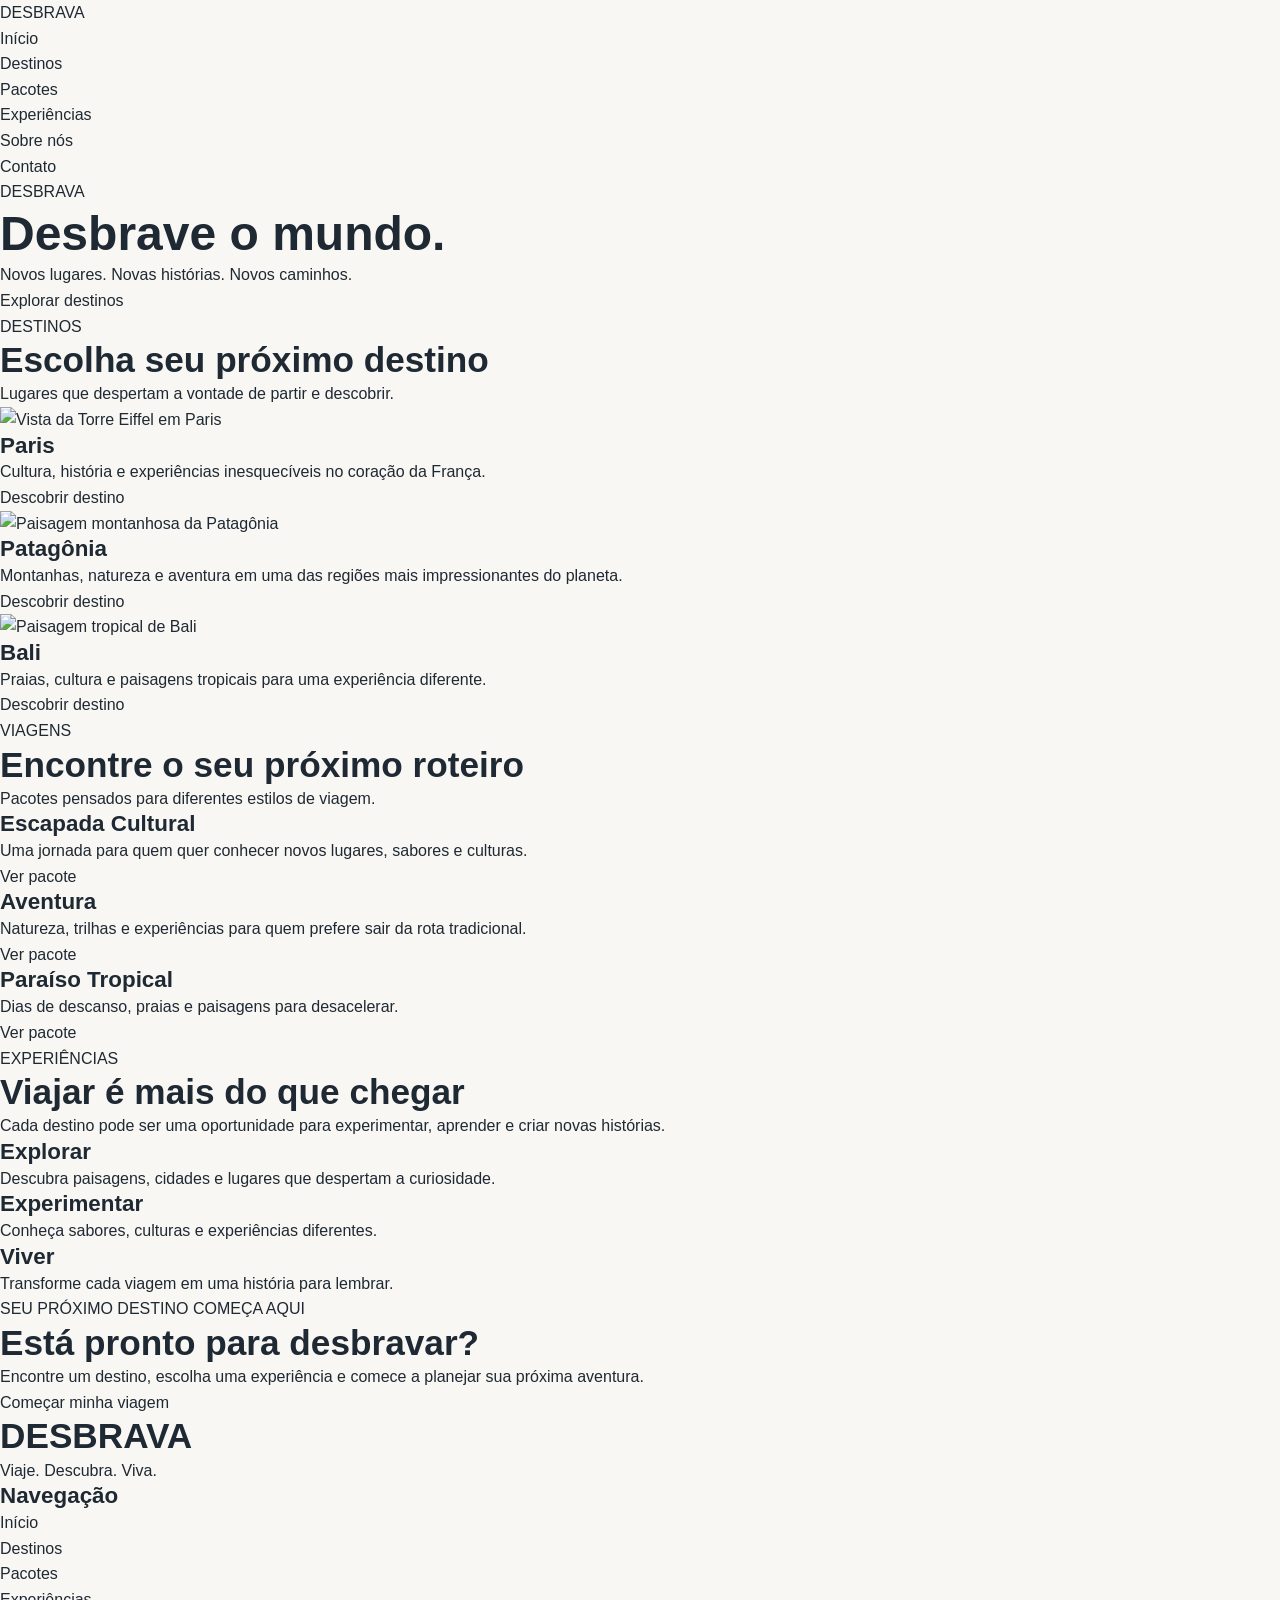
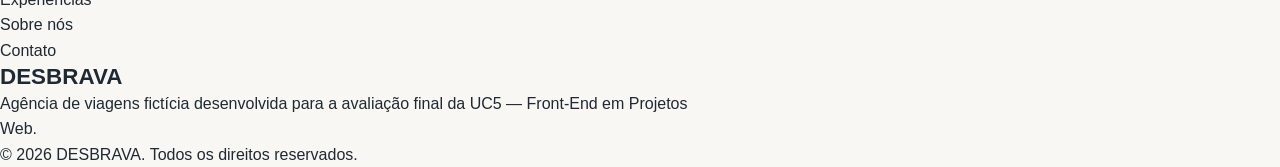
==== index.html @ 8e14138a "Referenciado style.css" ====
<!DOCTYPE html>
<html lang="pt-BR">

<head>
    <meta charset="UTF-8">
    <meta name="viewport" content="width=device-width, initial-scale=1.0">
    <link rel="stylesheet" href="style.css">
    <meta name="description"
        content="DESBRAVA — agência de viagens para quem quer descobrir novos destinos, viver experiências e criar novas histórias.">

    <title>DESBRAVA | Viaje. Descubra. Viva.</title>
</head>

<body>

    <!-- CABEÇALHO -->
    <header>

        <nav>

            <a href="index.html" aria-label="Página inicial da DESBRAVA">
                DESBRAVA
            </a>

            <ul>
                <li>
                    <a href="index.html">Início</a>
                </li>

                <li>
                    <a href="destinos.html">Destinos</a>
                </li>

                <li>
                    <a href="pacotes.html">Pacotes</a>
                </li>

                <li>
                    <a href="experiencias.html">Experiências</a>
                </li>

                <li>
                    <a href="sobre.html">Sobre nós</a>
                </li>

                <li>
                    <a href="contato.html">Contato</a>
                </li>
            </ul>

        </nav>

    </header>


    <!-- CONTEÚDO PRINCIPAL -->
    <main>

        <!-- HERO -->
        <section>

            <div>

                <p>DESBRAVA</p>

                <h1>
                    Desbrave o mundo.
                </h1>

                <p>
                    Novos lugares. Novas histórias. Novos caminhos.
                </p>

                <a href="destinos.html">
                    Explorar destinos
                </a>

            </div>

        </section>


        <!-- DESTINOS EM DESTAQUE -->
        <section>

            <div>

                <p>DESTINOS</p>

                <h2>
                    Escolha seu próximo destino
                </h2>

                <p>
                    Lugares que despertam a vontade de partir e descobrir.
                </p>

            </div>


            <div>

                <article>

                    <img
                        src="img/destino-paris.jpg"
                        alt="Vista da Torre Eiffel em Paris">

                    <div>

                        <h3>Paris</h3>

                        <p>
                            Cultura, história e experiências inesquecíveis
                            no coração da França.
                        </p>

                        <a href="destinos.html">
                            Descobrir destino
                        </a>

                    </div>

                </article>


                <article>

                    <img
                        src="img/destino-patagonia.jpg"
                        alt="Paisagem montanhosa da Patagônia">

                    <div>

                        <h3>Patagônia</h3>

                        <p>
                            Montanhas, natureza e aventura em uma das
                            regiões mais impressionantes do planeta.
                        </p>

                        <a href="destinos.html">
                            Descobrir destino
                        </a>

                    </div>

                </article>


                <article>

                    <img
                        src="img/destino-bali.jpg"
                        alt="Paisagem tropical de Bali">

                    <div>

                        <h3>Bali</h3>

                        <p>
                            Praias, cultura e paisagens tropicais para
                            uma experiência diferente.
                        </p>

                        <a href="destinos.html">
                            Descobrir destino
                        </a>

                    </div>

                </article>

            </div>

        </section>


        <!-- PACOTES -->
        <section>

            <div>

                <p>VIAGENS</p>

                <h2>
                    Encontre o seu próximo roteiro
                </h2>

                <p>
                    Pacotes pensados para diferentes estilos de viagem.
                </p>

            </div>


            <div>

                <article>

                    <h3>Escapada Cultural</h3>

                    <p>
                        Uma jornada para quem quer conhecer novos lugares,
                        sabores e culturas.
                    </p>

                    <a href="pacotes.html">
                        Ver pacote
                    </a>

                </article>


                <article>

                    <h3>Aventura</h3>

                    <p>
                        Natureza, trilhas e experiências para quem prefere
                        sair da rota tradicional.
                    </p>

                    <a href="pacotes.html">
                        Ver pacote
                    </a>

                </article>


                <article>

                    <h3>Paraíso Tropical</h3>

                    <p>
                        Dias de descanso, praias e paisagens para
                        desacelerar.
                    </p>

                    <a href="pacotes.html">
                        Ver pacote
                    </a>

                </article>

            </div>

        </section>


        <!-- EXPERIÊNCIAS -->
        <section>

            <div>

                <p>EXPERIÊNCIAS</p>

                <h2>
                    Viajar é mais do que chegar
                </h2>

                <p>
                    Cada destino pode ser uma oportunidade para experimentar,
                    aprender e criar novas histórias.
                </p>

            </div>


            <div>

                <article>

                    <h3>Explorar</h3>

                    <p>
                        Descubra paisagens, cidades e lugares que
                        despertam a curiosidade.
                    </p>

                </article>


                <article>

                    <h3>Experimentar</h3>

                    <p>
                        Conheça sabores, culturas e experiências
                        diferentes.
                    </p>

                </article>


                <article>

                    <h3>Viver</h3>

                    <p>
                        Transforme cada viagem em uma história
                        para lembrar.
                    </p>

                </article>

            </div>

        </section>


        <!-- CHAMADA PARA AÇÃO -->
        <section>

            <div>

                <p>SEU PRÓXIMO DESTINO COMEÇA AQUI</p>

                <h2>
                    Está pronto para desbravar?
                </h2>

                <p>
                    Encontre um destino, escolha uma experiência
                    e comece a planejar sua próxima aventura.
                </p>

                <a href="contato.html">
                    Começar minha viagem
                </a>

            </div>

        </section>

    </main>


    <!-- RODAPÉ -->
    <footer>

        <div>

            <h2>DESBRAVA</h2>

            <p>
                Viaje. Descubra. Viva.
            </p>

        </div>


        <div>

            <h3>Navegação</h3>

            <ul>

                <li>
                    <a href="index.html">Início</a>
                </li>

                <li>
                    <a href="destinos.html">Destinos</a>
                </li>

                <li>
                    <a href="pacotes.html">Pacotes</a>
                </li>

                <li>
                    <a href="experiencias.html">Experiências</a>
                </li>

                <li>
                    <a href="sobre.html">Sobre nós</a>
                </li>

                <li>
                    <a href="contato.html">Contato</a>
                </li>

            </ul>

        </div>


        <div>

            <h3>DESBRAVA</h3>

            <p>
                Agência de viagens fictícia desenvolvida
                para a avaliação final da UC5 — Front-End
                em Projetos Web.
            </p>

        </div>


        <div>

            <p>
                &copy; 2026 DESBRAVA. Todos os direitos reservados.
            </p>

        </div>

    </footer>

</body>

</html>
---- style.css ----
/* ========================================
   DESBRAVA
   UC5 - Front-End em Projetos Web
   ======================================== */


/* ========================================
   1. RESET
   ======================================== */

* {
    margin: 0;
    padding: 0;
    box-sizing: border-box;
}


/* ========================================
   2. CONFIGURAÇÕES GERAIS
   ======================================== */

html {
    scroll-behavior: smooth;
}

body {
    font-family: Arial, Helvetica, sans-serif;
    line-height: 1.6;
    background-color: #f8f7f3;
    color: #1f2933;
}


/* ========================================
   3. ELEMENTOS GERAIS
   ======================================== */

a {
    color: inherit;
    text-decoration: none;
}

ul {
    list-style: none;
}

img {
    display: block;
    max-width: 100%;
    height: auto;
}

button,
input,
select,
textarea {
    font: inherit;
}


/* ========================================
   4. CONTAINER
   ======================================== */

.container {
    width: min(1120px, 90%);
    margin: 0 auto;
}


/* ========================================
   5. TIPOGRAFIA
   ======================================== */

h1,
h2,
h3 {
    line-height: 1.2;
}

h1 {
    font-size: 3rem;
}

h2 {
    font-size: 2.2rem;
}

h3 {
    font-size: 1.4rem;
}

p {
    max-width: 700px;
}


/* ========================================
   6. BOTÕES
   ======================================== */

.btn {
    display: inline-block;
    padding: 0.8rem 1.5rem;
    border-radius: 4px;
    font-weight: 700;
    transition: 0.3s ease;
}

.btn:hover {
    transform: translateY(-2px);
}


/* ========================================
   7. RESPONSIVIDADE BASE
   ======================================== */

@media (max-width: 768px) {

    h1 {
        font-size: 2.3rem;
    }

    h2 {
        font-size: 1.8rem;
    }

    h3 {
        font-size: 1.2rem;
    }

}
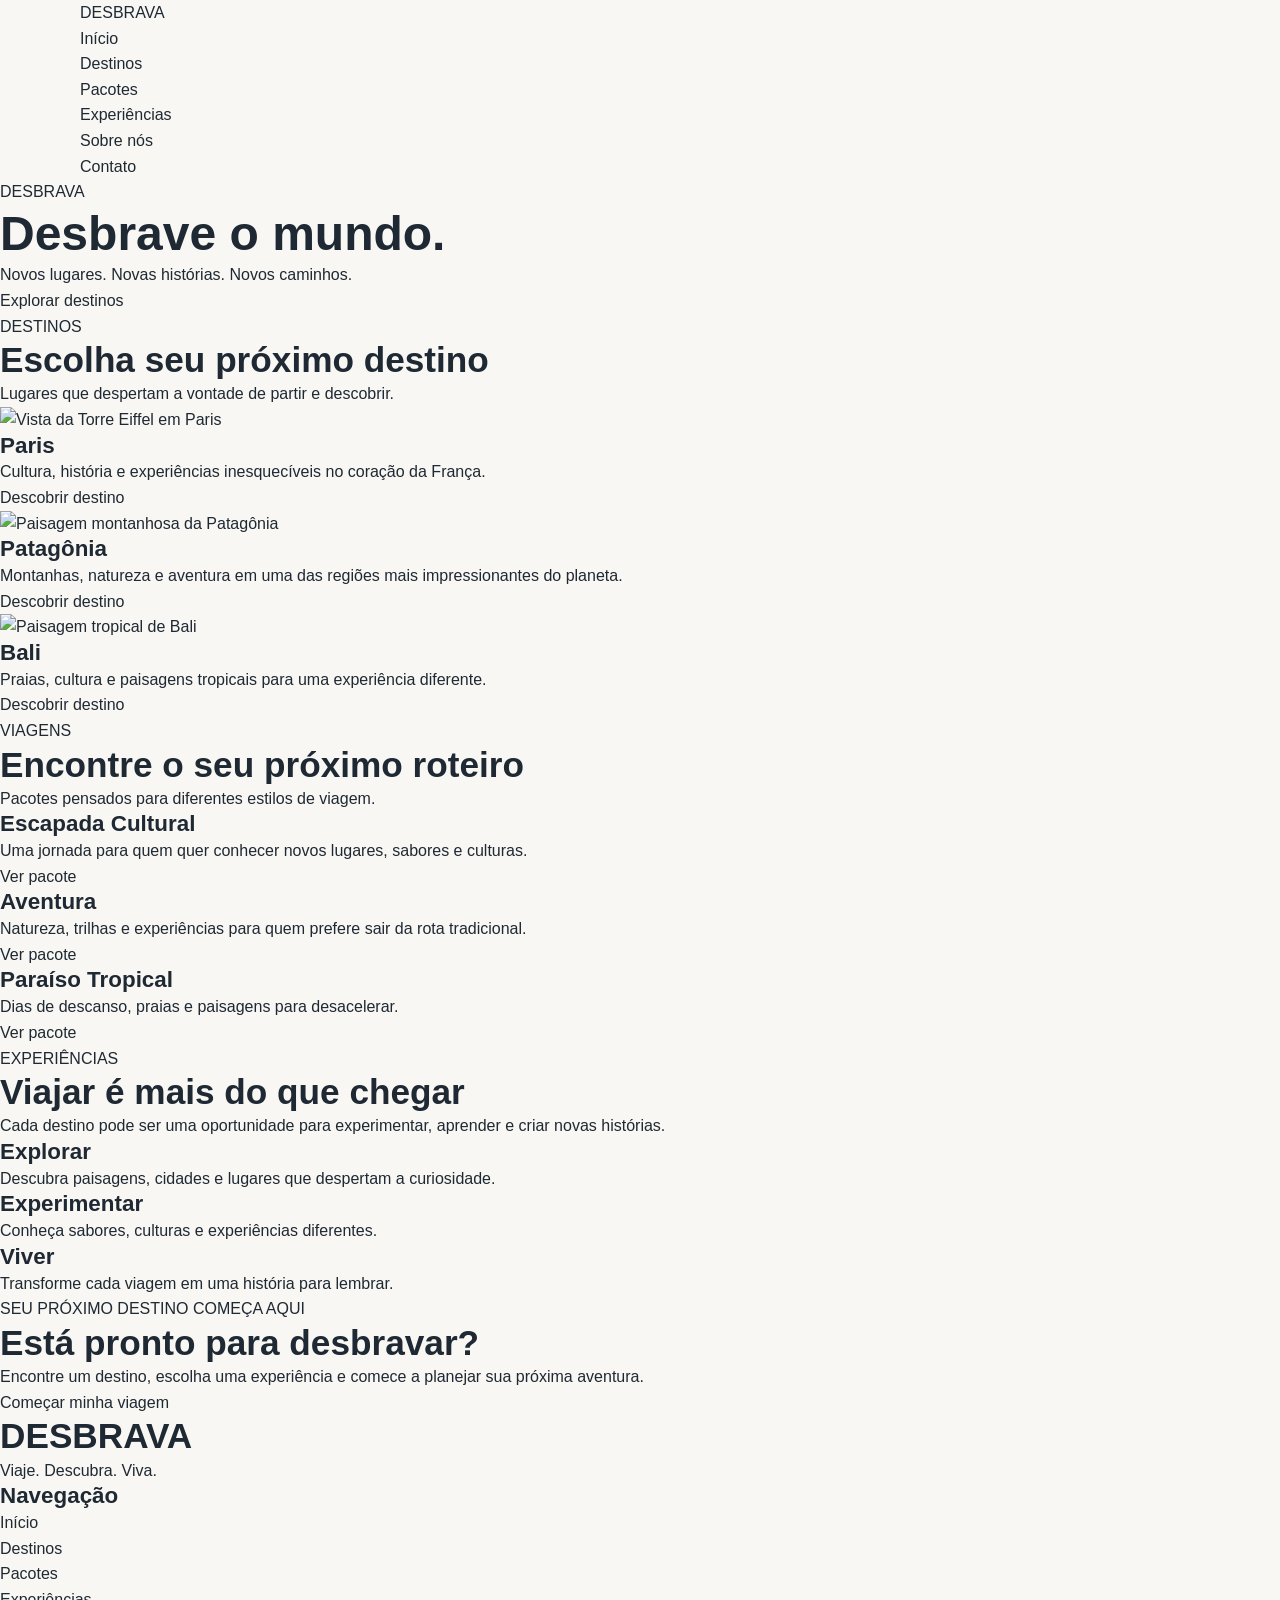
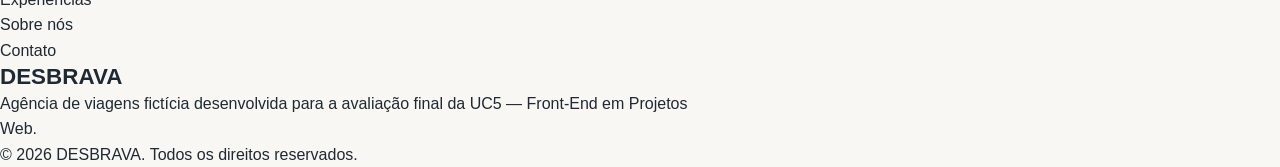
==== commit 901c25d6: "Ajustado área de menu das páginas" ====
--- a/index.html
+++ b/index.html
@@ -14,43 +14,45 @@
 <body>
 
     <!-- CABEÇALHO -->
-    <header>
-
-        <nav>
-
-            <a href="index.html" aria-label="Página inicial da DESBRAVA">
-                DESBRAVA
-            </a>
-
-            <ul>
-                <li>
-                    <a href="index.html">Início</a>
-                </li>
-
-                <li>
-                    <a href="destinos.html">Destinos</a>
-                </li>
-
-                <li>
-                    <a href="pacotes.html">Pacotes</a>
-                </li>
-
-                <li>
-                    <a href="experiencias.html">Experiências</a>
-                </li>
-
-                <li>
-                    <a href="sobre.html">Sobre nós</a>
-                </li>
-
-                <li>
-                    <a href="contato.html">Contato</a>
-                </li>
-            </ul>
-
-        </nav>
-
-    </header>
+    <header class="site-header">
+
+    <nav class="navbar container">
+
+        <a href="index.html" class="logo" aria-label="Página inicial da DESBRAVA">
+            DESBRAVA
+        </a>
+
+        <ul class="nav-list">
+
+            <li>
+                <a href="index.html">Início</a>
+            </li>
+
+            <li>
+                <a href="destinos.html">Destinos</a>
+            </li>
+
+            <li>
+                <a href="pacotes.html">Pacotes</a>
+            </li>
+
+            <li>
+                <a href="experiencias.html">Experiências</a>
+            </li>
+
+            <li>
+                <a href="sobre.html">Sobre nós</a>
+            </li>
+
+            <li>
+                <a href="contato.html">Contato</a>
+            </li>
+
+        </ul>
+
+    </nav>
+
+</header>
 
 
     <!-- CONTEÚDO PRINCIPAL -->
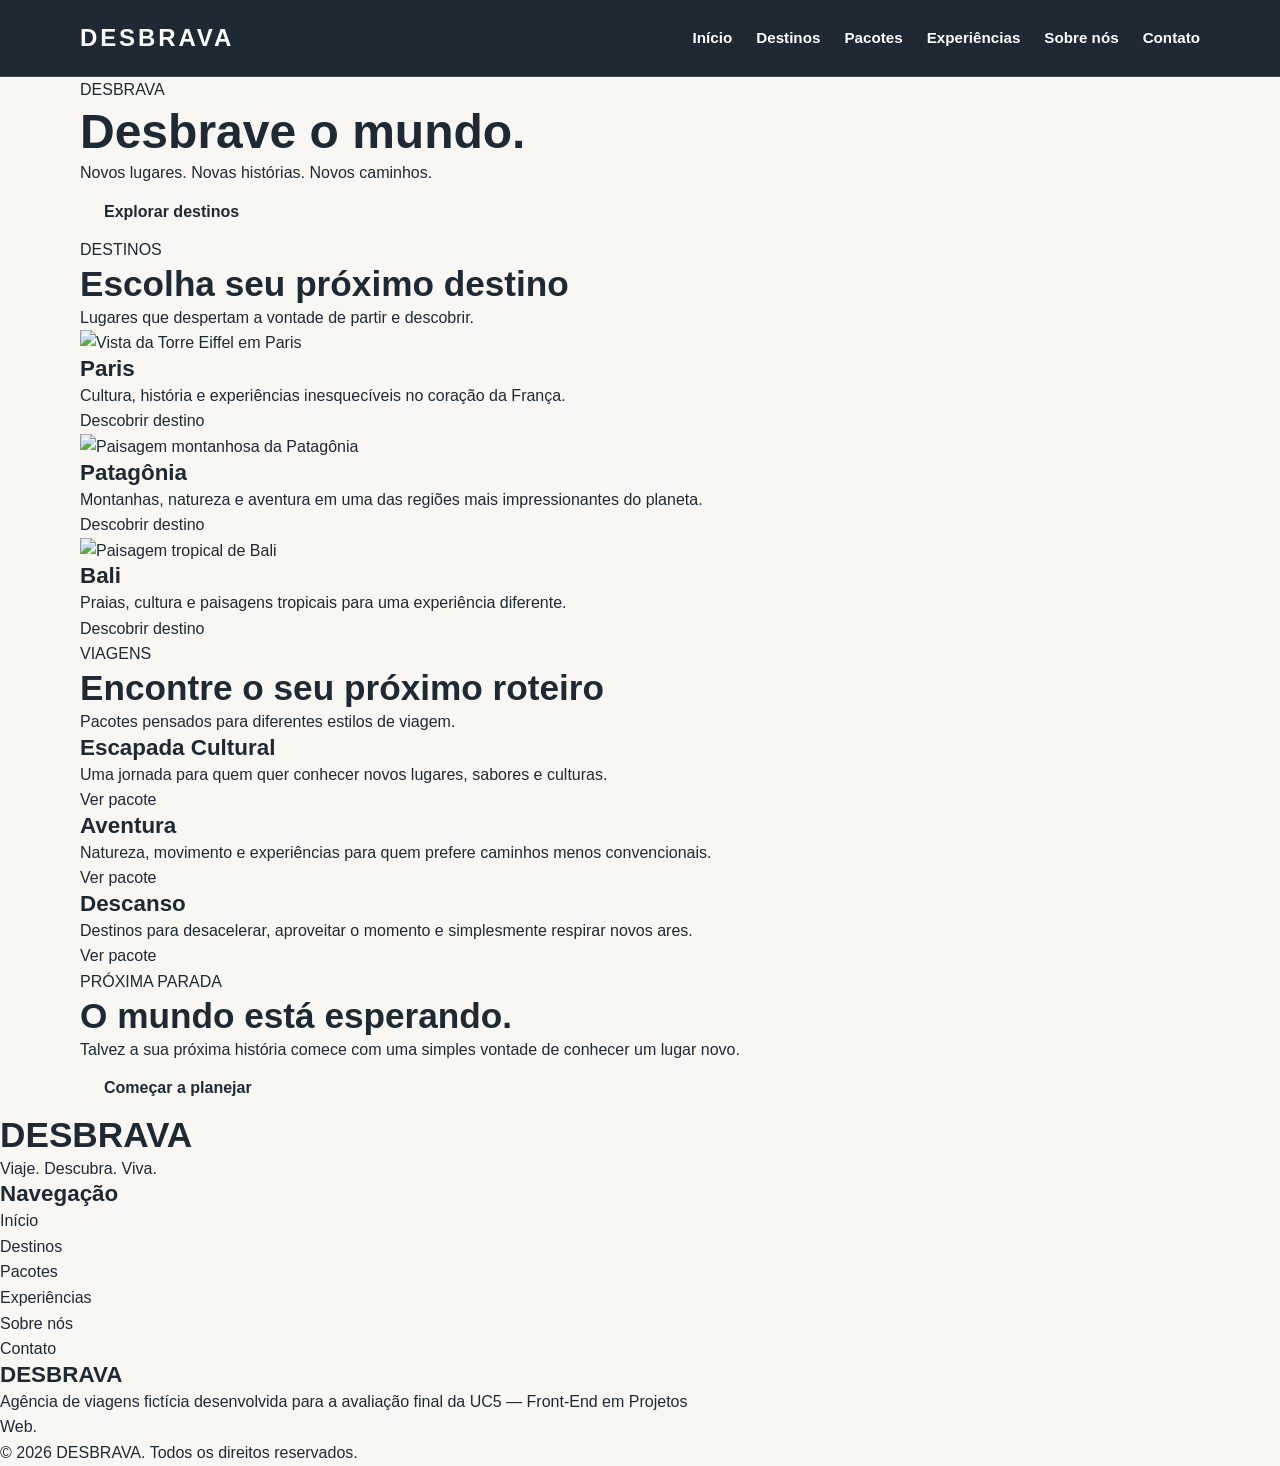
==== commit dc9bd95d: "ajustado ratrutura do index.html" ====
--- a/index.html
+++ b/index.html
@@ -58,36 +58,42 @@
     <!-- CONTEÚDO PRINCIPAL -->
     <main>
 
-        <!-- HERO -->
-        <section>
-
-            <div>
-
-                <p>DESBRAVA</p>
-
-                <h1>
-                    Desbrave o mundo.
-                </h1>
-
-                <p>
-                    Novos lugares. Novas histórias. Novos caminhos.
+    <!-- HERO -->
+    <section class="hero">
+
+        <div class="container hero-content">
+
+            <p class="section-label">
+                DESBRAVA
+            </p>
+
+            <h1>
+                Desbrave o mundo.
+            </h1>
+
+            <p class="hero-text">
+                Novos lugares. Novas histórias. Novos caminhos.
+            </p>
+
+            <a href="destinos.html" class="btn btn-primary">
+                Explorar destinos
+            </a>
+
+        </div>
+
+    </section>
+
+
+    <!-- DESTINOS EM DESTAQUE -->
+    <section class="section">
+
+        <div class="container">
+
+            <div class="section-heading">
+
+                <p class="section-label">
+                    DESTINOS
                 </p>
-
-                <a href="destinos.html">
-                    Explorar destinos
-                </a>
-
-            </div>
-
-        </section>
-
-
-        <!-- DESTINOS EM DESTAQUE -->
-        <section>
-
-            <div>
-
-                <p>DESTINOS</p>
 
                 <h2>
                     Escolha seu próximo destino
@@ -100,17 +106,20 @@
             </div>
 
 
-            <div>
-
-                <article>
+            <div class="destination-grid">
+
+                <!-- PARIS -->
+                <article class="destination-card">
 
                     <img
-                        src="img/destino-paris.jpg"
+                        src="imagens/paris.jpg"
                         alt="Vista da Torre Eiffel em Paris">
 
-                    <div>
-
-                        <h3>Paris</h3>
+                    <div class="card-content">
+
+                        <h3>
+                            Paris
+                        </h3>
 
                         <p>
                             Cultura, história e experiências inesquecíveis
@@ -126,15 +135,18 @@
                 </article>
 
 
-                <article>
+                <!-- PATAGÔNIA -->
+                <article class="destination-card">
 
                     <img
-                        src="img/destino-patagonia.jpg"
+                        src="imagens/patagonia.jpg"
                         alt="Paisagem montanhosa da Patagônia">
 
-                    <div>
-
-                        <h3>Patagônia</h3>
+                    <div class="card-content">
+
+                        <h3>
+                            Patagônia
+                        </h3>
 
                         <p>
                             Montanhas, natureza e aventura em uma das
@@ -150,15 +162,18 @@
                 </article>
 
 
-                <article>
+                <!-- BALI -->
+                <article class="destination-card">
 
                     <img
-                        src="img/destino-bali.jpg"
+                        src="imagens/bali.jpg"
                         alt="Paisagem tropical de Bali">
 
-                    <div>
-
-                        <h3>Bali</h3>
+                    <div class="card-content">
+
+                        <h3>
+                            Bali
+                        </h3>
 
                         <p>
                             Praias, cultura e paisagens tropicais para
@@ -175,15 +190,21 @@
 
             </div>
 
-        </section>
-
-
-        <!-- PACOTES -->
-        <section>
-
-            <div>
-
-                <p>VIAGENS</p>
+        </div>
+
+    </section>
+
+
+    <!-- PACOTES -->
+    <section class="section section-alt">
+
+        <div class="container">
+
+            <div class="section-heading">
+
+                <p class="section-label">
+                    VIAGENS
+                </p>
 
                 <h2>
                     Encontre o seu próximo roteiro
@@ -196,11 +217,13 @@
             </div>
 
 
-            <div>
-
-                <article>
-
-                    <h3>Escapada Cultural</h3>
+            <div class="package-grid">
+
+                <article class="package-card">
+
+                    <h3>
+                        Escapada Cultural
+                    </h3>
 
                     <p>
                         Uma jornada para quem quer conhecer novos lugares,
@@ -214,13 +237,15 @@
                 </article>
 
 
-                <article>
-
-                    <h3>Aventura</h3>
+                <article class="package-card">
+
+                    <h3>
+                        Aventura
+                    </h3>
 
                     <p>
-                        Natureza, trilhas e experiências para quem prefere
-                        sair da rota tradicional.
+                        Natureza, movimento e experiências para quem
+                        prefere caminhos menos convencionais.
                     </p>
 
                     <a href="pacotes.html">
@@ -230,13 +255,15 @@
                 </article>
 
 
-                <article>
-
-                    <h3>Paraíso Tropical</h3>
+                <article class="package-card">
+
+                    <h3>
+                        Descanso
+                    </h3>
 
                     <p>
-                        Dias de descanso, praias e paisagens para
-                        desacelerar.
+                        Destinos para desacelerar, aproveitar o momento
+                        e simplesmente respirar novos ares.
                     </p>
 
                     <a href="pacotes.html">
@@ -247,95 +274,38 @@
 
             </div>
 
-        </section>
-
-
-        <!-- EXPERIÊNCIAS -->
-        <section>
-
-            <div>
-
-                <p>EXPERIÊNCIAS</p>
-
-                <h2>
-                    Viajar é mais do que chegar
-                </h2>
-
-                <p>
-                    Cada destino pode ser uma oportunidade para experimentar,
-                    aprender e criar novas histórias.
-                </p>
-
-            </div>
-
-
-            <div>
-
-                <article>
-
-                    <h3>Explorar</h3>
-
-                    <p>
-                        Descubra paisagens, cidades e lugares que
-                        despertam a curiosidade.
-                    </p>
-
-                </article>
-
-
-                <article>
-
-                    <h3>Experimentar</h3>
-
-                    <p>
-                        Conheça sabores, culturas e experiências
-                        diferentes.
-                    </p>
-
-                </article>
-
-
-                <article>
-
-                    <h3>Viver</h3>
-
-                    <p>
-                        Transforme cada viagem em uma história
-                        para lembrar.
-                    </p>
-
-                </article>
-
-            </div>
-
-        </section>
-
-
-        <!-- CHAMADA PARA AÇÃO -->
-        <section>
-
-            <div>
-
-                <p>SEU PRÓXIMO DESTINO COMEÇA AQUI</p>
-
-                <h2>
-                    Está pronto para desbravar?
-                </h2>
-
-                <p>
-                    Encontre um destino, escolha uma experiência
-                    e comece a planejar sua próxima aventura.
-                </p>
-
-                <a href="contato.html">
-                    Começar minha viagem
-                </a>
-
-            </div>
-
-        </section>
-
-    </main>
+        </div>
+
+    </section>
+
+
+    <!-- CHAMADA FINAL -->
+    <section class="cta">
+
+        <div class="container cta-content">
+
+            <p class="section-label">
+                PRÓXIMA PARADA
+            </p>
+
+            <h2>
+                O mundo está esperando.
+            </h2>
+
+            <p>
+                Talvez a sua próxima história comece com uma simples
+                vontade de conhecer um lugar novo.
+            </p>
+
+            <a href="contato.html" class="btn btn-primary">
+                Começar a planejar
+            </a>
+
+        </div>
+
+    </section>
+
+</main>
 
 
     <!-- RODAPÉ -->
--- a/style.css
+++ b/style.css
@@ -66,10 +66,65 @@
     width: min(1120px, 90%);
     margin: 0 auto;
 }
+/* ========================================
+   5. HEADER E NAVEGAÇÃO
+   ======================================== */
 
+.site-header {
+    background-color: #1f2933;
+    color: #ffffff;
+    border-bottom: 1px solid #374151;
+}
+
+.navbar {
+    min-height: 76px;
+    display: flex;
+    align-items: center;
+    justify-content: space-between;
+    gap: 2rem;
+}
+
+.logo {
+    font-size: 1.5rem;
+    font-weight: 800;
+    letter-spacing: 0.12em;
+}
+
+.nav-list {
+    display: flex;
+    align-items: center;
+    gap: 1.5rem;
+}
+
+.nav-list a {
+    position: relative;
+    padding: 0.5rem 0;
+    font-size: 0.95rem;
+    font-weight: 600;
+    transition: color 0.3s ease;
+}
+
+.nav-list a:hover {
+    color: #d6b36a;
+}
+
+.nav-list a::after {
+    content: "";
+    position: absolute;
+    left: 0;
+    bottom: 0;
+    width: 0;
+    height: 2px;
+    background-color: #d6b36a;
+    transition: width 0.3s ease;
+}
+
+.nav-list a:hover::after {
+    width: 100%;
+}
 
 /* ========================================
-   5. TIPOGRAFIA
+   6. TIPOGRAFIA
    ======================================== */
 
 h1,
@@ -96,7 +151,7 @@
 
 
 /* ========================================
-   6. BOTÕES
+   7. BOTÕES
    ======================================== */
 
 .btn {
@@ -113,7 +168,7 @@
 
 
 /* ========================================
-   7. RESPONSIVIDADE BASE
+   8. RESPONSIVIDADE BASE
    ======================================== */
 
 @media (max-width: 768px) {
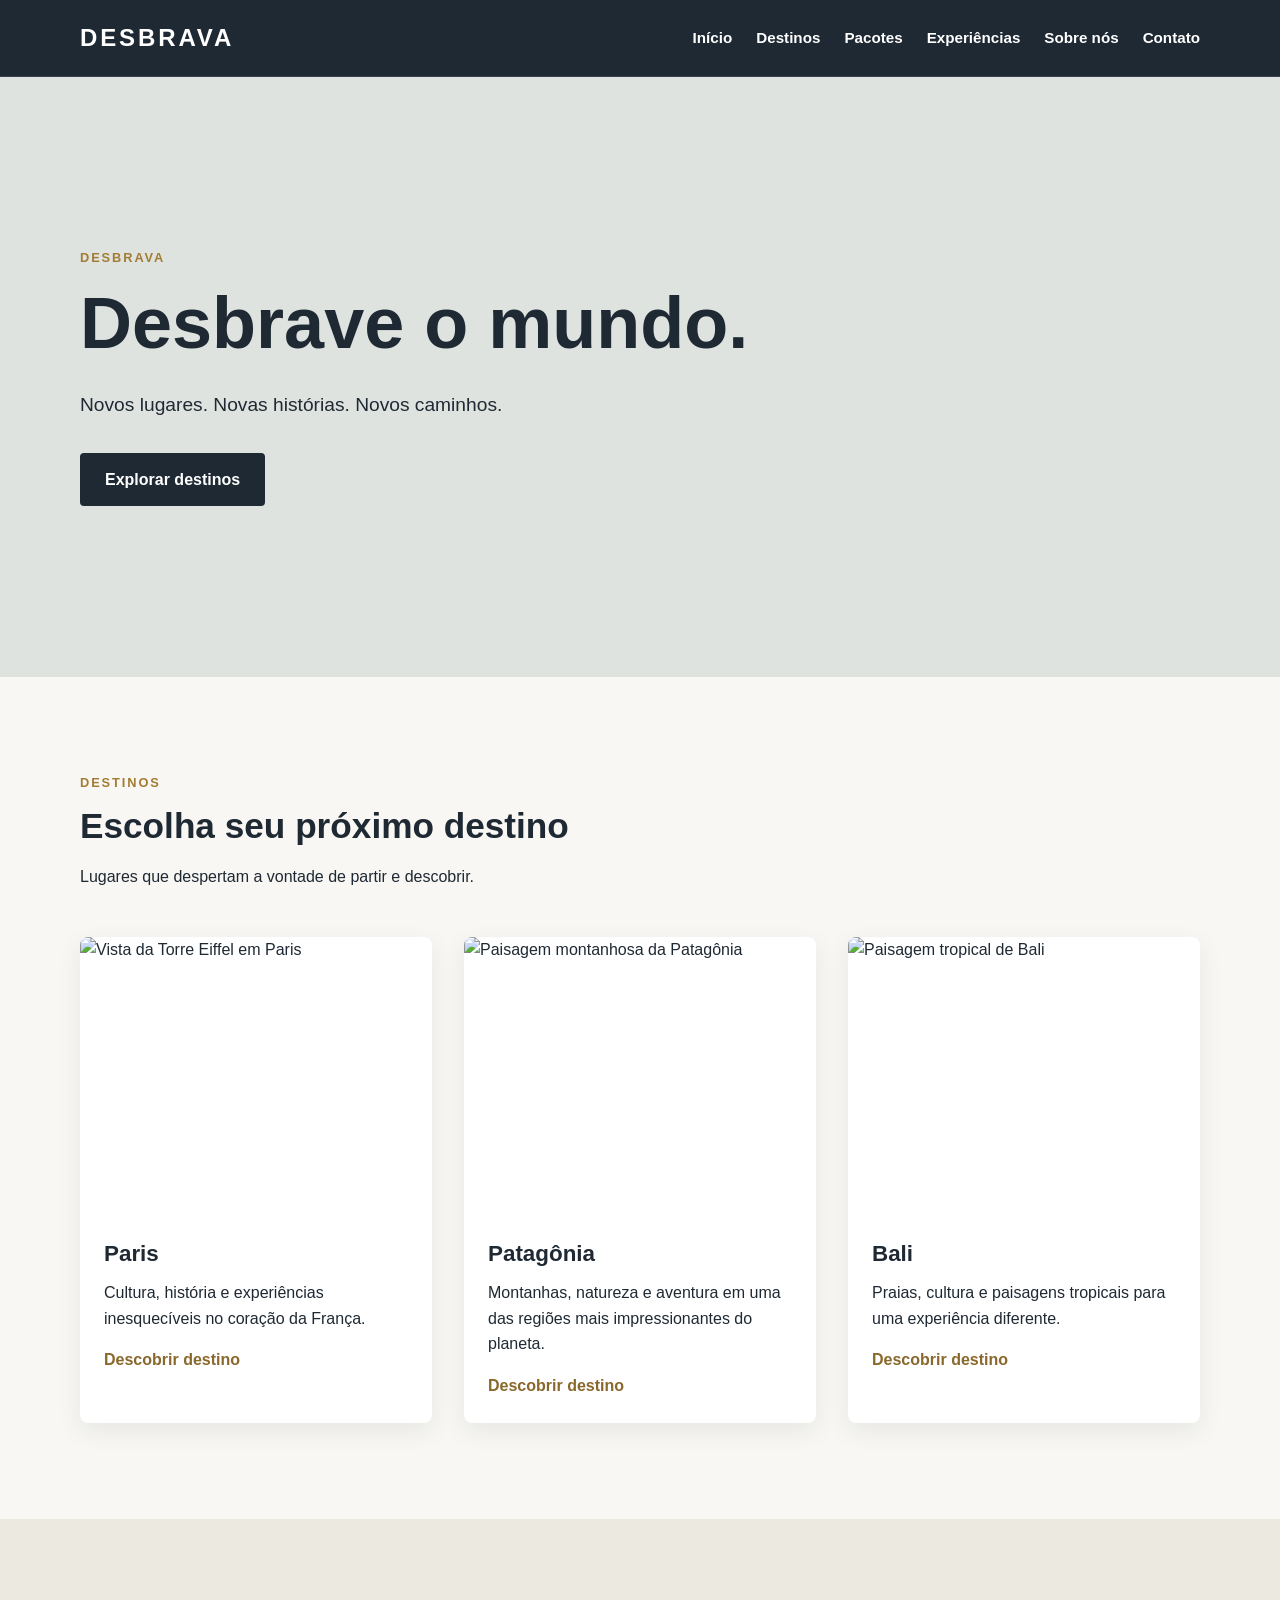
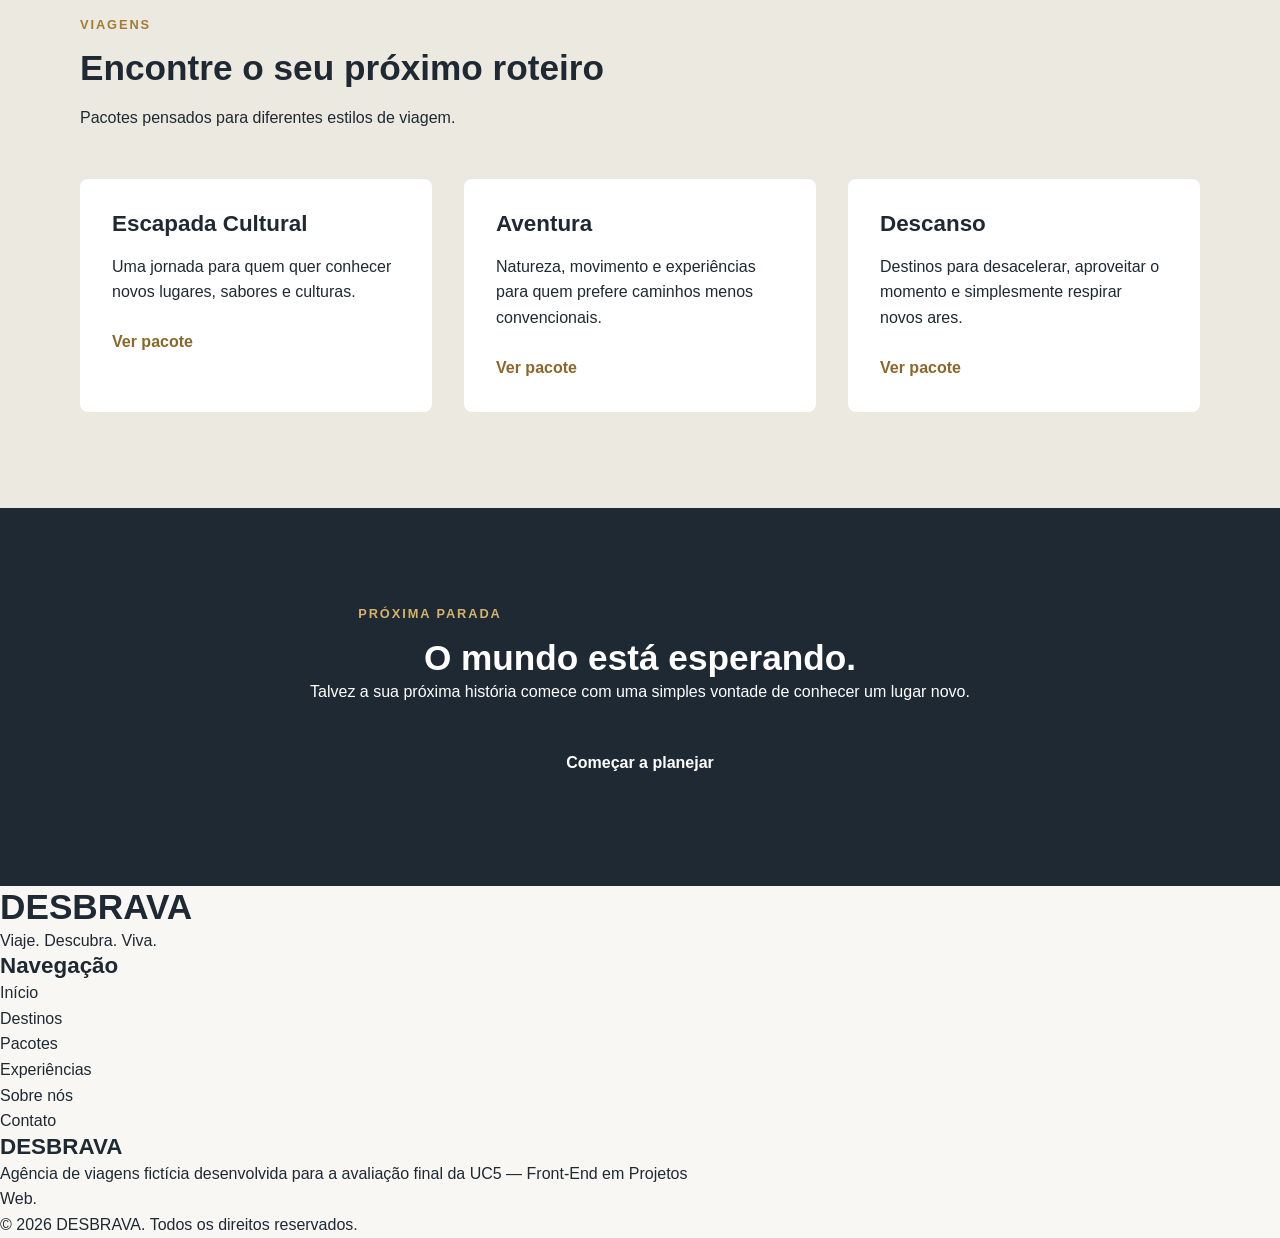
==== commit 572d6713: "Adicionado imagens no arquivo index.html para análise." ====
--- a/index.html
+++ b/index.html
@@ -112,7 +112,7 @@
                 <article class="destination-card">
 
                     <img
-                        src="imagens/paris.jpg"
+                        src="img/Paris.jpg"
                         alt="Vista da Torre Eiffel em Paris">
 
                     <div class="card-content">
@@ -139,7 +139,7 @@
                 <article class="destination-card">
 
                     <img
-                        src="imagens/patagonia.jpg"
+                        src="img/Patagonia.jpg"
                         alt="Paisagem montanhosa da Patagônia">
 
                     <div class="card-content">
@@ -166,7 +166,7 @@
                 <article class="destination-card">
 
                     <img
-                        src="imagens/bali.jpg"
+                        src="img/Bali.jpg"
                         alt="Paisagem tropical de Bali">
 
                     <div class="card-content">
--- a/style.css
+++ b/style.css
@@ -30,6 +30,10 @@
     color: #1f2933;
 }
 
+main {
+    overflow: hidden;
+}
+
 
 /* ========================================
    3. ELEMENTOS GERAIS
@@ -66,6 +70,8 @@
     width: min(1120px, 90%);
     margin: 0 auto;
 }
+
+
 /* ========================================
    5. HEADER E NAVEGAÇÃO
    ======================================== */
@@ -123,6 +129,7 @@
     width: 100%;
 }
 
+
 /* ========================================
    6. TIPOGRAFIA
    ======================================== */
@@ -157,6 +164,7 @@
 .btn {
     display: inline-block;
     padding: 0.8rem 1.5rem;
+    border: 1px solid transparent;
     border-radius: 4px;
     font-weight: 700;
     transition: 0.3s ease;
@@ -166,12 +174,235 @@
     transform: translateY(-2px);
 }
 
-
-/* ========================================
-   8. RESPONSIVIDADE BASE
-   ======================================== */
+.btn-primary {
+    background-color: #1f2933;
+    color: #ffffff;
+}
+
+.btn-primary:hover {
+    background-color: #344454;
+}
+
+
+/* ========================================
+   8. SEÇÕES
+   ======================================== */
+
+.section {
+    padding: 6rem 0;
+}
+
+.section-alt {
+    background-color: #ece9e1;
+}
+
+.section-heading {
+    margin-bottom: 3rem;
+}
+
+.section-heading h2 {
+    margin-bottom: 1rem;
+}
+
+.section-heading p {
+    max-width: 650px;
+}
+
+.section-label {
+    margin-bottom: 0.75rem;
+    color: #a27c35;
+    font-size: 0.8rem;
+    font-weight: 800;
+    letter-spacing: 0.15em;
+}
+
+
+/* ========================================
+   9. HERO
+   ======================================== */
+
+.hero {
+    min-height: 600px;
+    display: flex;
+    align-items: center;
+    background-color: #dfe3df;
+}
+
+.hero-content {
+    padding: 5rem 0;
+}
+
+.hero h1 {
+    max-width: 800px;
+    margin-bottom: 1.5rem;
+    font-size: 4.5rem;
+}
+
+.hero-text {
+    margin-bottom: 2rem;
+    font-size: 1.2rem;
+}
+
+
+/* ========================================
+   10. DESTINOS
+   ======================================== */
+
+.destination-grid {
+    display: grid;
+    grid-template-columns: repeat(3, 1fr);
+    gap: 2rem;
+}
+
+.destination-card {
+    overflow: hidden;
+    background-color: #ffffff;
+    border-radius: 8px;
+    box-shadow: 0 8px 24px rgba(31, 41, 51, 0.08);
+    transition: transform 0.3s ease, box-shadow 0.3s ease;
+}
+
+.destination-card:hover {
+    transform: translateY(-4px);
+    box-shadow: 0 12px 30px rgba(31, 41, 51, 0.12);
+}
+
+.destination-card img {
+    width: 100%;
+    height: 280px;
+    object-fit: cover;
+}
+
+.card-content {
+    padding: 1.5rem;
+}
+
+.card-content h3 {
+    margin-bottom: 0.75rem;
+}
+
+.card-content p {
+    margin-bottom: 1rem;
+}
+
+.card-content a,
+.package-card a {
+    font-weight: 700;
+    color: #8a682c;
+}
+
+.card-content a:hover,
+.package-card a:hover {
+    text-decoration: underline;
+}
+
+
+/* ========================================
+   11. PACOTES
+   ======================================== */
+
+.package-grid {
+    display: grid;
+    grid-template-columns: repeat(3, 1fr);
+    gap: 2rem;
+}
+
+.package-card {
+    padding: 2rem;
+    background-color: #ffffff;
+    border-radius: 8px;
+    transition: transform 0.3s ease, box-shadow 0.3s ease;
+}
+
+.package-card:hover {
+    transform: translateY(-4px);
+    box-shadow: 0 8px 24px rgba(31, 41, 51, 0.08);
+}
+
+.package-card h3 {
+    margin-bottom: 1rem;
+}
+
+.package-card p {
+    margin-bottom: 1.5rem;
+}
+
+
+/* ========================================
+   12. CTA
+   ======================================== */
+
+.cta {
+    padding: 6rem 0;
+    background-color: #1f2933;
+    color: #ffffff;
+}
+
+.cta-content {
+    text-align: center;
+}
+
+.cta-content p:not(.section-label) {
+    margin: 0 auto 2rem;
+}
+
+.cta .section-label {
+    color: #d6b36a;
+}
+
+
+/* ========================================
+   13. ACESSIBILIDADE
+   ======================================== */
+
+a:focus-visible,
+button:focus-visible,
+input:focus-visible,
+select:focus-visible,
+textarea:focus-visible {
+    outline: 3px solid #d6b36a;
+    outline-offset: 3px;
+}
+
+
+/* ========================================
+   14. RESPONSIVIDADE
+   ======================================== */
+
+@media (max-width: 900px) {
+
+    .navbar {
+        gap: 1.5rem;
+    }
+
+    .nav-list {
+        gap: 1rem;
+    }
+
+    .destination-grid,
+    .package-grid {
+        grid-template-columns: repeat(2, 1fr);
+    }
+
+    .hero h1 {
+        font-size: 3.8rem;
+    }
+}
+
 
 @media (max-width: 768px) {
+
+    .navbar {
+        min-height: auto;
+        padding: 1.25rem 0;
+        flex-direction: column;
+    }
+
+    .nav-list {
+        flex-wrap: wrap;
+        justify-content: center;
+        gap: 0.75rem 1.25rem;
+    }
 
     h1 {
         font-size: 2.3rem;
@@ -185,5 +416,56 @@
         font-size: 1.2rem;
     }
 
-}
-
+    .section {
+        padding: 4rem 0;
+    }
+
+    .hero {
+        min-height: 500px;
+    }
+
+    .hero-content {
+        padding: 4rem 0;
+    }
+
+    .hero h1 {
+        font-size: 3rem;
+    }
+
+    .destination-grid,
+    .package-grid {
+        grid-template-columns: 1fr;
+    }
+
+    .cta {
+        padding: 4rem 0;
+    }
+}
+
+
+@media (max-width: 480px) {
+
+    .container {
+        width: min(92%, 1120px);
+    }
+
+    .logo {
+        font-size: 1.3rem;
+    }
+
+    .nav-list {
+        font-size: 0.9rem;
+    }
+
+    .hero h1 {
+        font-size: 2.5rem;
+    }
+
+    .hero-text {
+        font-size: 1rem;
+    }
+
+    .destination-card img {
+        height: 220px;
+    }
+}
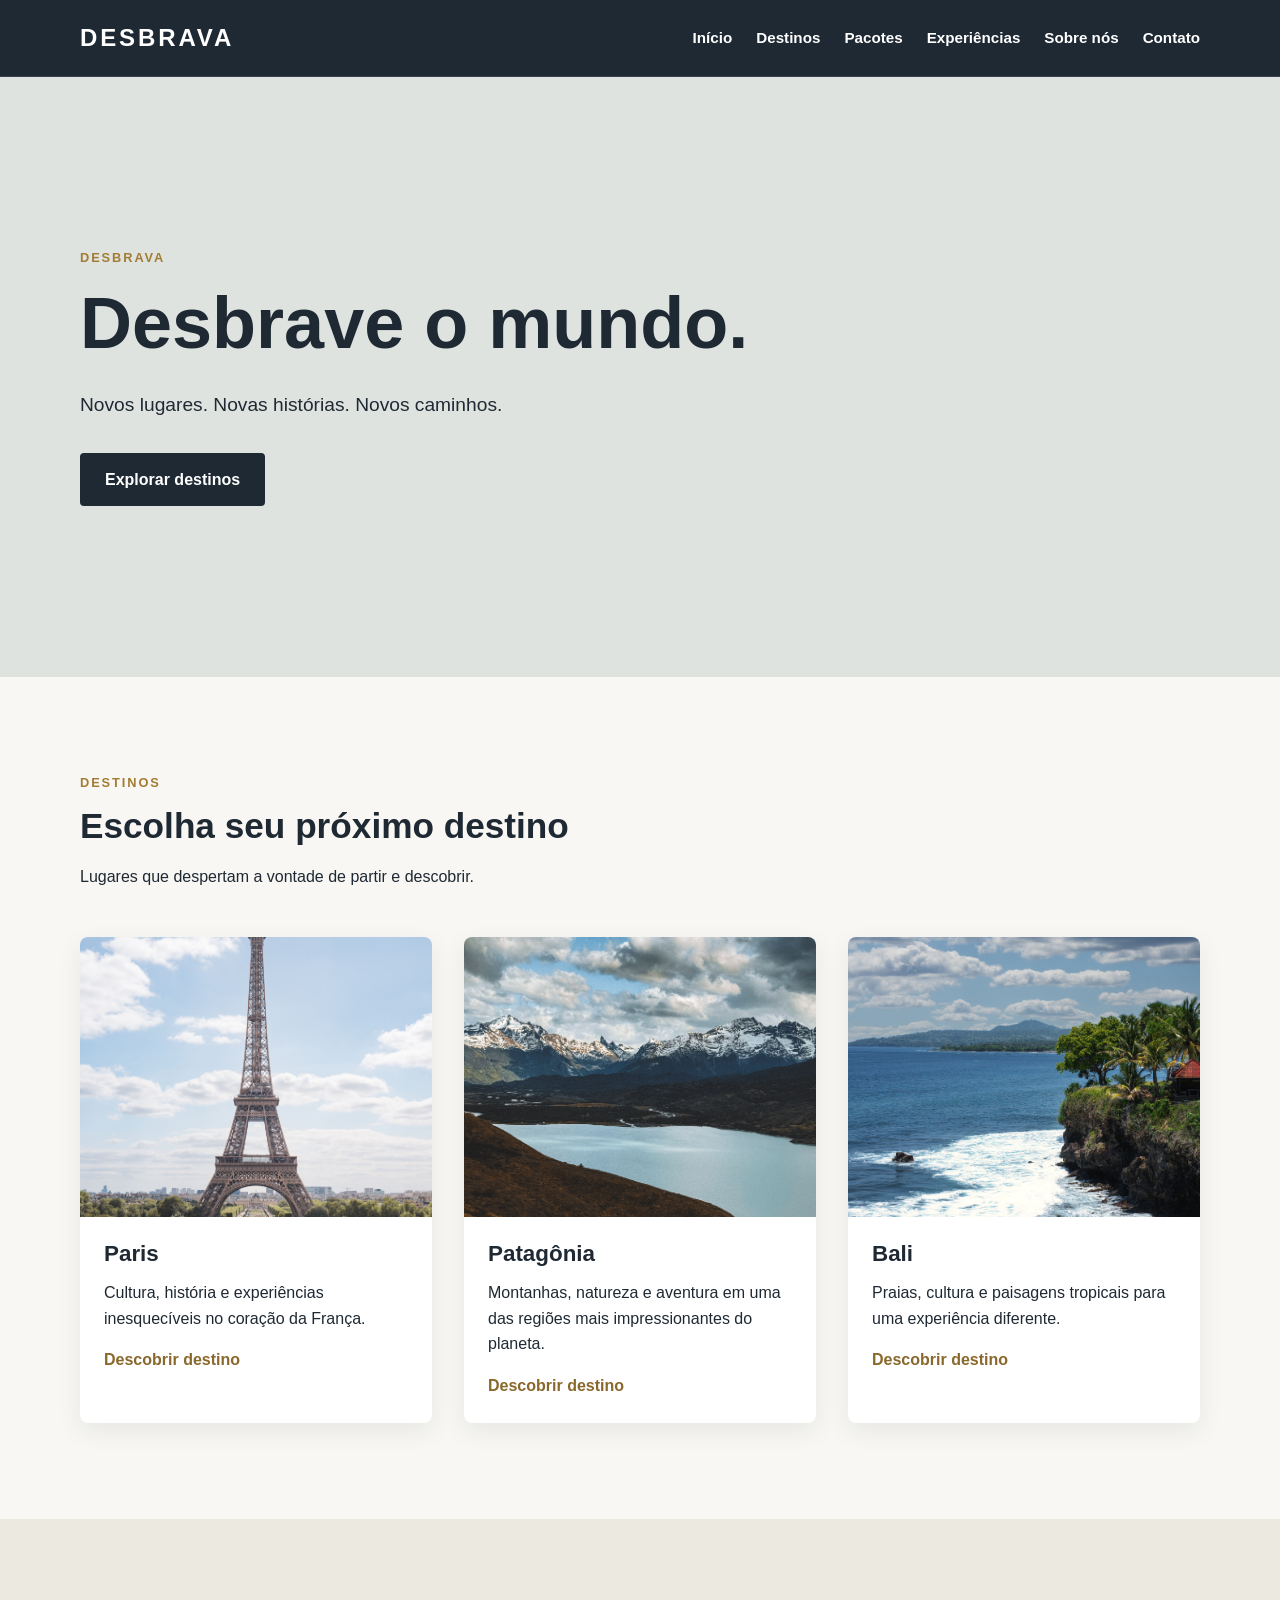
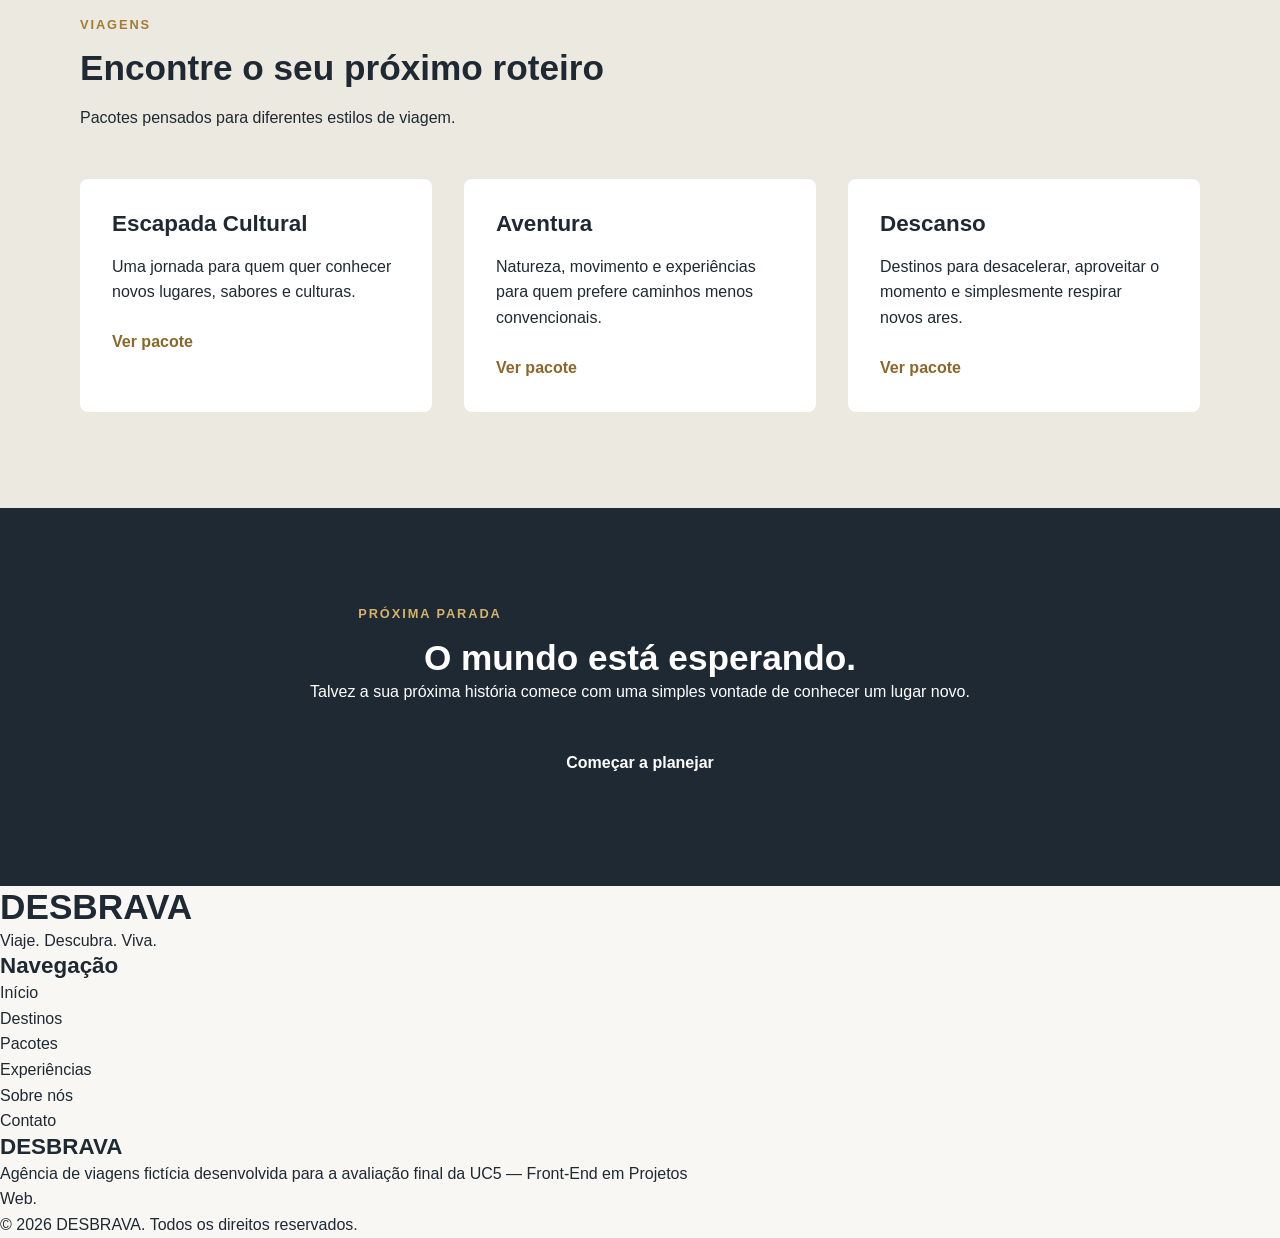
==== commit ef820aa5: "renomeado arquivo para não quebrar a referêcnia." ====
--- a/index.html
+++ b/index.html
@@ -139,7 +139,7 @@
                 <article class="destination-card">
 
                     <img
-                        src="img/Patagonia.jpg"
+                        src="img/Patagônia.jpg"
                         alt="Paisagem montanhosa da Patagônia">
 
                     <div class="card-content">
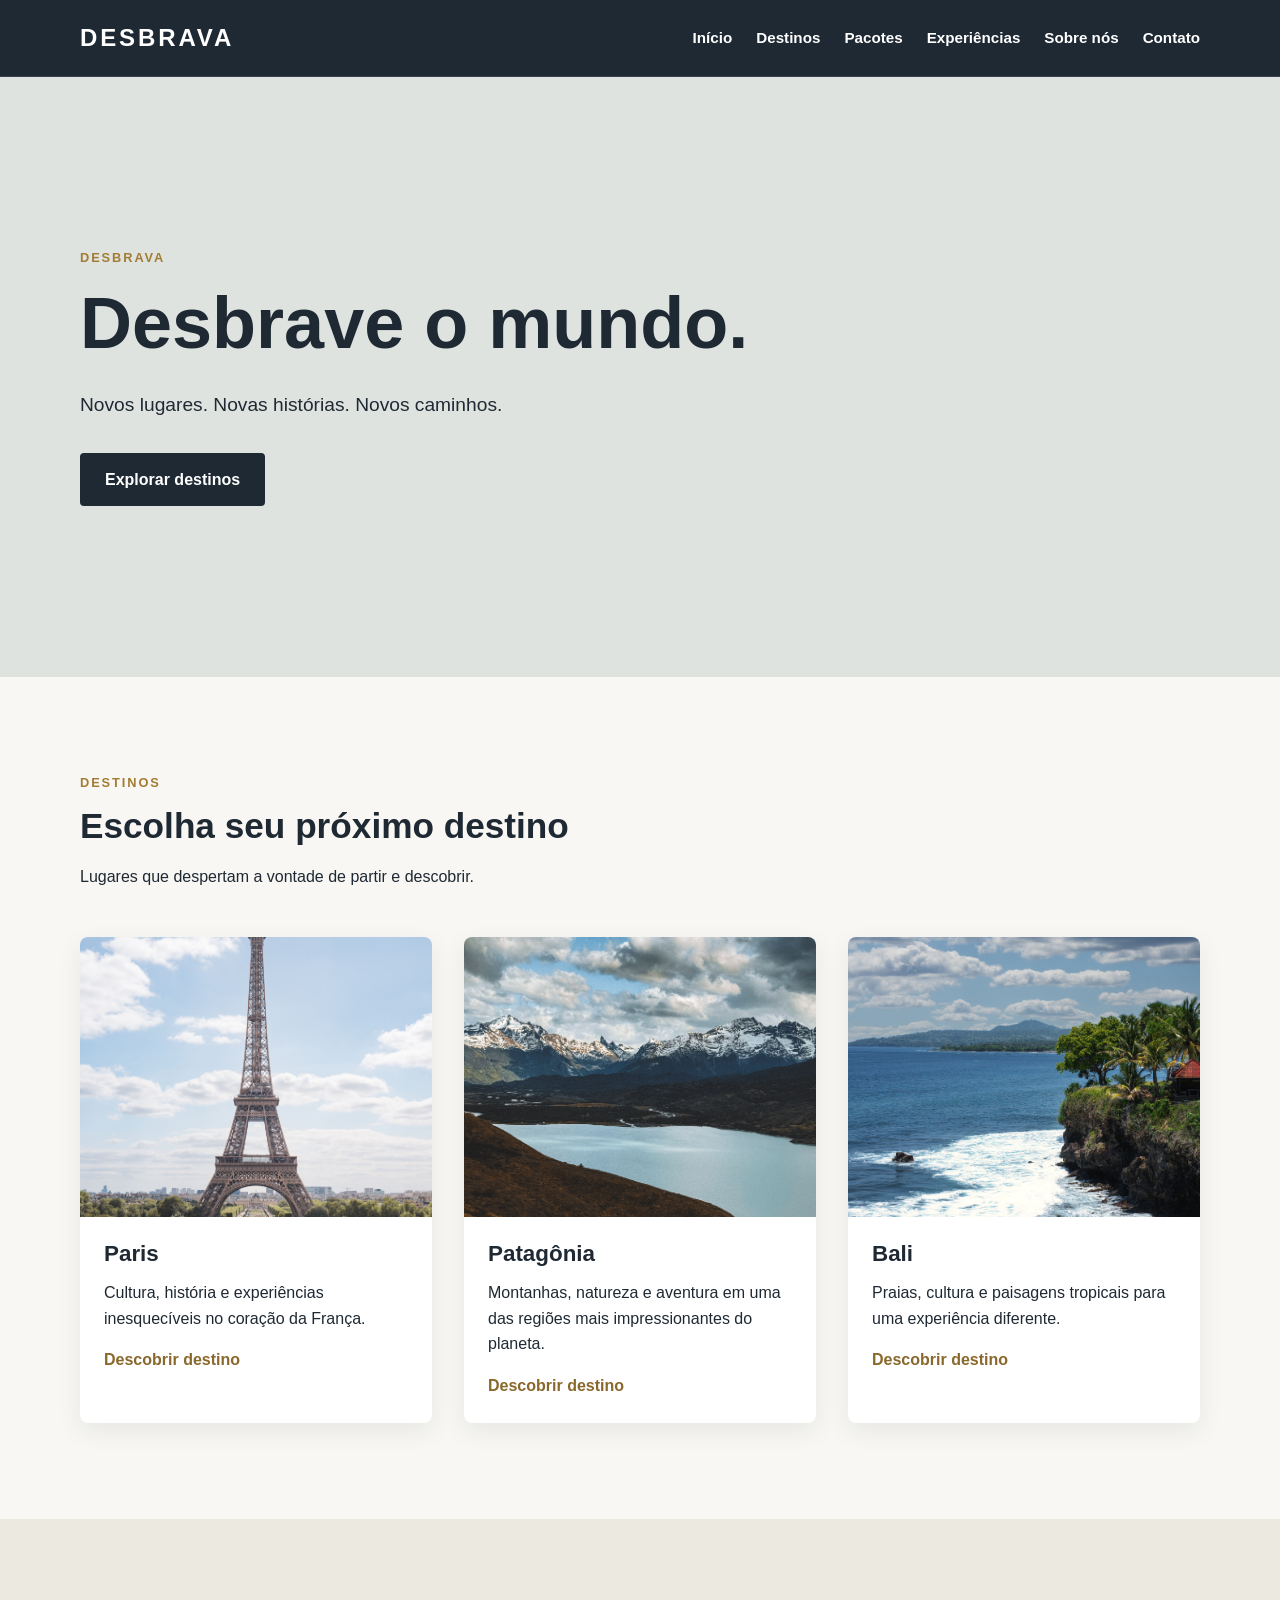
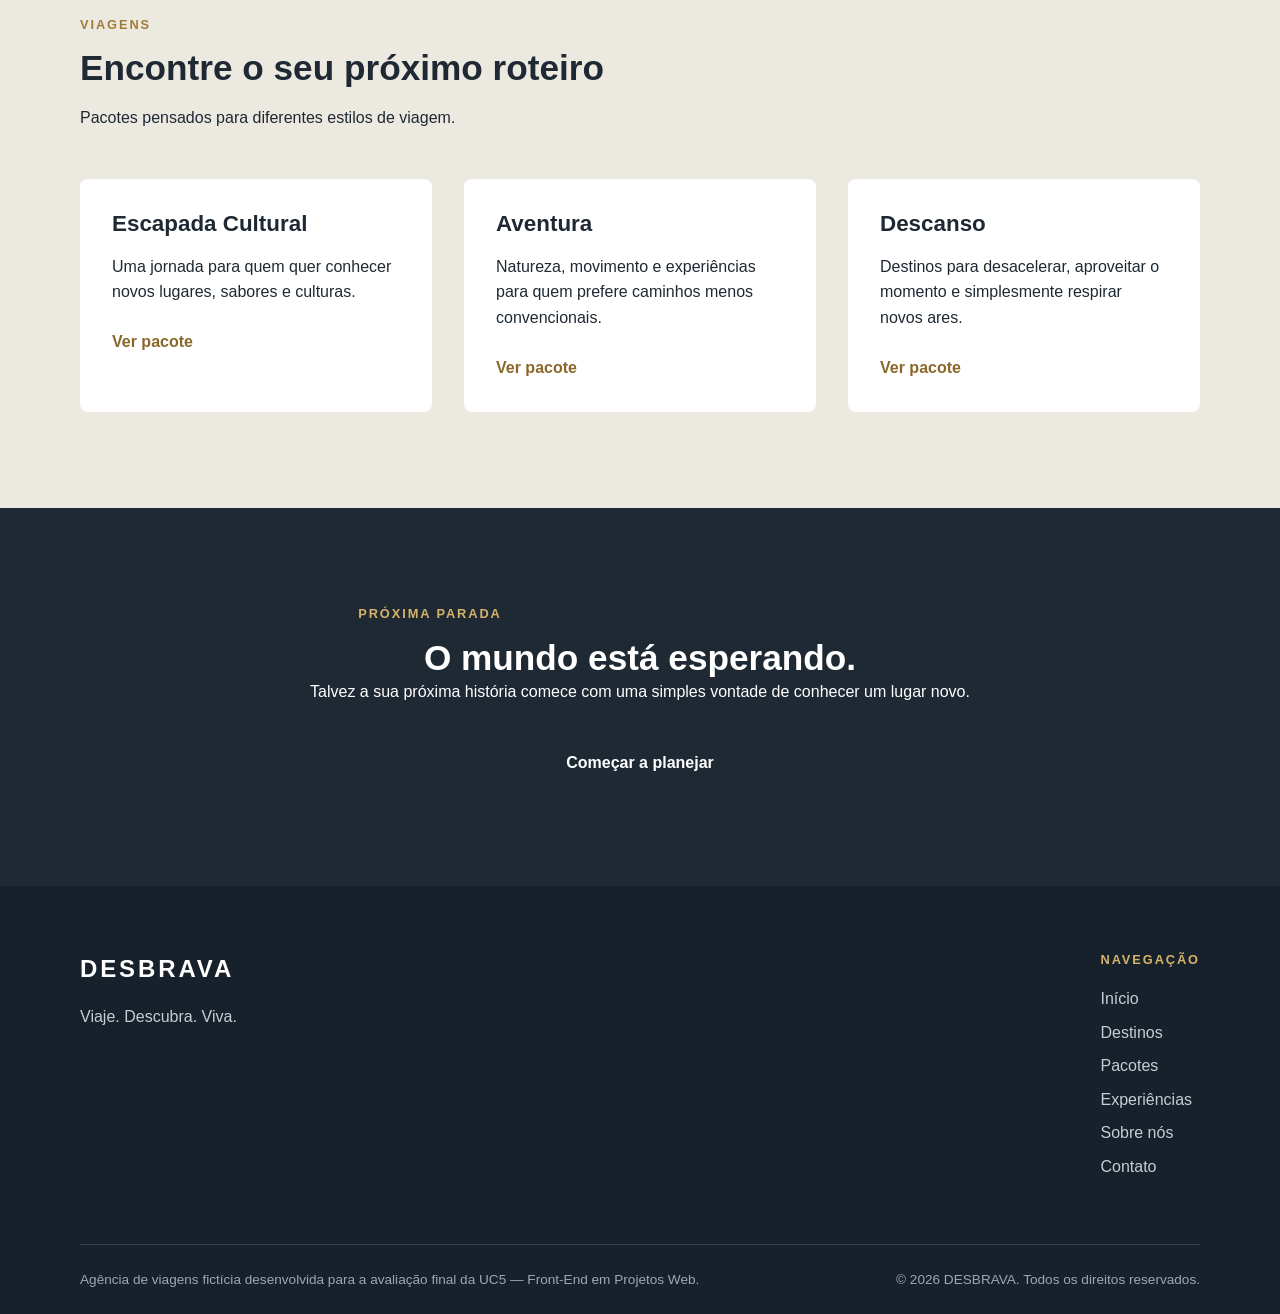
==== commit 3840bd4b: "Ajustado estrutura do rodapé do projeto." ====
--- a/index.html
+++ b/index.html
@@ -309,11 +309,17 @@
 
 
     <!-- RODAPÉ -->
-    <footer>
-
-        <div>
-
-            <h2>DESBRAVA</h2>
+    <!-- RODAPÉ -->
+
+<footer class="site-footer">
+
+    <div class="container footer-content">
+
+        <div class="footer-brand">
+
+            <a href="index.html" class="logo">
+                DESBRAVA
+            </a>
 
             <p>
                 Viaje. Descubra. Viva.
@@ -322,63 +328,71 @@
         </div>
 
 
-        <div>
-
-            <h3>Navegação</h3>
+        <div class="footer-navigation">
+
+            <p class="footer-title">
+                Navegação
+            </p>
 
             <ul>
 
                 <li>
-                    <a href="index.html">Início</a>
-                </li>
-
-                <li>
-                    <a href="destinos.html">Destinos</a>
-                </li>
-
-                <li>
-                    <a href="pacotes.html">Pacotes</a>
-                </li>
-
-                <li>
-                    <a href="experiencias.html">Experiências</a>
-                </li>
-
-                <li>
-                    <a href="sobre.html">Sobre nós</a>
-                </li>
-
-                <li>
-                    <a href="contato.html">Contato</a>
+                    <a href="index.html">
+                        Início
+                    </a>
+                </li>
+
+                <li>
+                    <a href="destinos.html">
+                        Destinos
+                    </a>
+                </li>
+
+                <li>
+                    <a href="pacotes.html">
+                        Pacotes
+                    </a>
+                </li>
+
+                <li>
+                    <a href="experiencias.html">
+                        Experiências
+                    </a>
+                </li>
+
+                <li>
+                    <a href="sobre.html">
+                        Sobre nós
+                    </a>
+                </li>
+
+                <li>
+                    <a href="contato.html">
+                        Contato
+                    </a>
                 </li>
 
             </ul>
 
         </div>
 
-
-        <div>
-
-            <h3>DESBRAVA</h3>
-
-            <p>
-                Agência de viagens fictícia desenvolvida
-                para a avaliação final da UC5 — Front-End
-                em Projetos Web.
-            </p>
-
-        </div>
-
-
-        <div>
-
-            <p>
-                &copy; 2026 DESBRAVA. Todos os direitos reservados.
-            </p>
-
-        </div>
-
-    </footer>
+    </div>
+
+
+    <div class="container footer-bottom">
+
+        <p>
+            Agência de viagens fictícia desenvolvida para a avaliação final
+            da UC5 — Front-End em Projetos Web.
+        </p>
+
+        <p>
+            © 2026 DESBRAVA. Todos os direitos reservados.
+        </p>
+
+    </div>
+
+</footer>
 
 </body>
 
--- a/style.css
+++ b/style.css
@@ -469,3 +469,138 @@
         height: 220px;
     }
 }
+
+/* ========================================
+   15. FORMULÁRIO DE CONTATO
+   ======================================== */
+
+.contact-form {
+    max-width: 720px;
+    margin: 0 auto;
+}
+
+.contact-form-group {
+    margin-bottom: 1.5rem;
+}
+
+.contact-form label {
+    display: block;
+    margin-bottom: 0.5rem;
+    font-weight: 700;
+}
+
+.contact-form input,
+.contact-form select,
+.contact-form textarea {
+    width: 100%;
+    padding: 0.9rem 1rem;
+    border: 1px solid #c9c6bd;
+    border-radius: 4px;
+    background-color: #ffffff;
+    color: #1f2933;
+    transition: border-color 0.3s ease, box-shadow 0.3s ease;
+}
+
+.contact-form textarea {
+    min-height: 160px;
+    resize: vertical;
+}
+
+.contact-form input:focus,
+.contact-form select:focus,
+.contact-form textarea:focus {
+    border-color: #a27c35;
+    outline: none;
+    box-shadow: 0 0 0 3px rgba(162, 124, 53, 0.15);
+}
+
+.contact-form input::placeholder,
+.contact-form textarea::placeholder {
+    color: #7b8490;
+}
+
+.contact-form .btn {
+    border: none;
+    cursor: pointer;
+}
+
+/* ========================================
+   16. FOOTER
+   ======================================== */
+
+.site-footer {
+    background-color: #17212b;
+    color: #ffffff;
+}
+
+.footer-content {
+    padding: 4rem 0;
+    display: grid;
+    grid-template-columns: 1fr auto;
+    gap: 4rem;
+}
+
+.footer-brand .logo {
+    display: inline-block;
+    margin-bottom: 1rem;
+}
+
+.footer-brand p {
+    color: #c7cdd3;
+}
+
+.footer-title {
+    margin-bottom: 1rem;
+    color: #d6b36a;
+    font-size: 0.8rem;
+    font-weight: 800;
+    letter-spacing: 0.15em;
+    text-transform: uppercase;
+}
+
+.footer-navigation ul {
+    display: grid;
+    gap: 0.5rem;
+}
+
+.footer-navigation a {
+    color: #c7cdd3;
+    transition: color 0.3s ease;
+}
+
+.footer-navigation a:hover {
+    color: #ffffff;
+}
+
+.footer-bottom {
+    padding: 1.5rem 0;
+    display: flex;
+    align-items: center;
+    justify-content: space-between;
+    gap: 2rem;
+    border-top: 1px solid #374151;
+}
+
+.footer-bottom p {
+    color: #9da7b1;
+    font-size: 0.85rem;
+}
+
+
+/* ========================================
+   17. RESPONSIVIDADE DO FOOTER
+   ======================================== */
+
+@media (max-width: 768px) {
+
+    .footer-content {
+        grid-template-columns: 1fr;
+        gap: 2.5rem;
+    }
+
+    .footer-bottom {
+        flex-direction: column;
+        align-items: flex-start;
+    }
+
+}
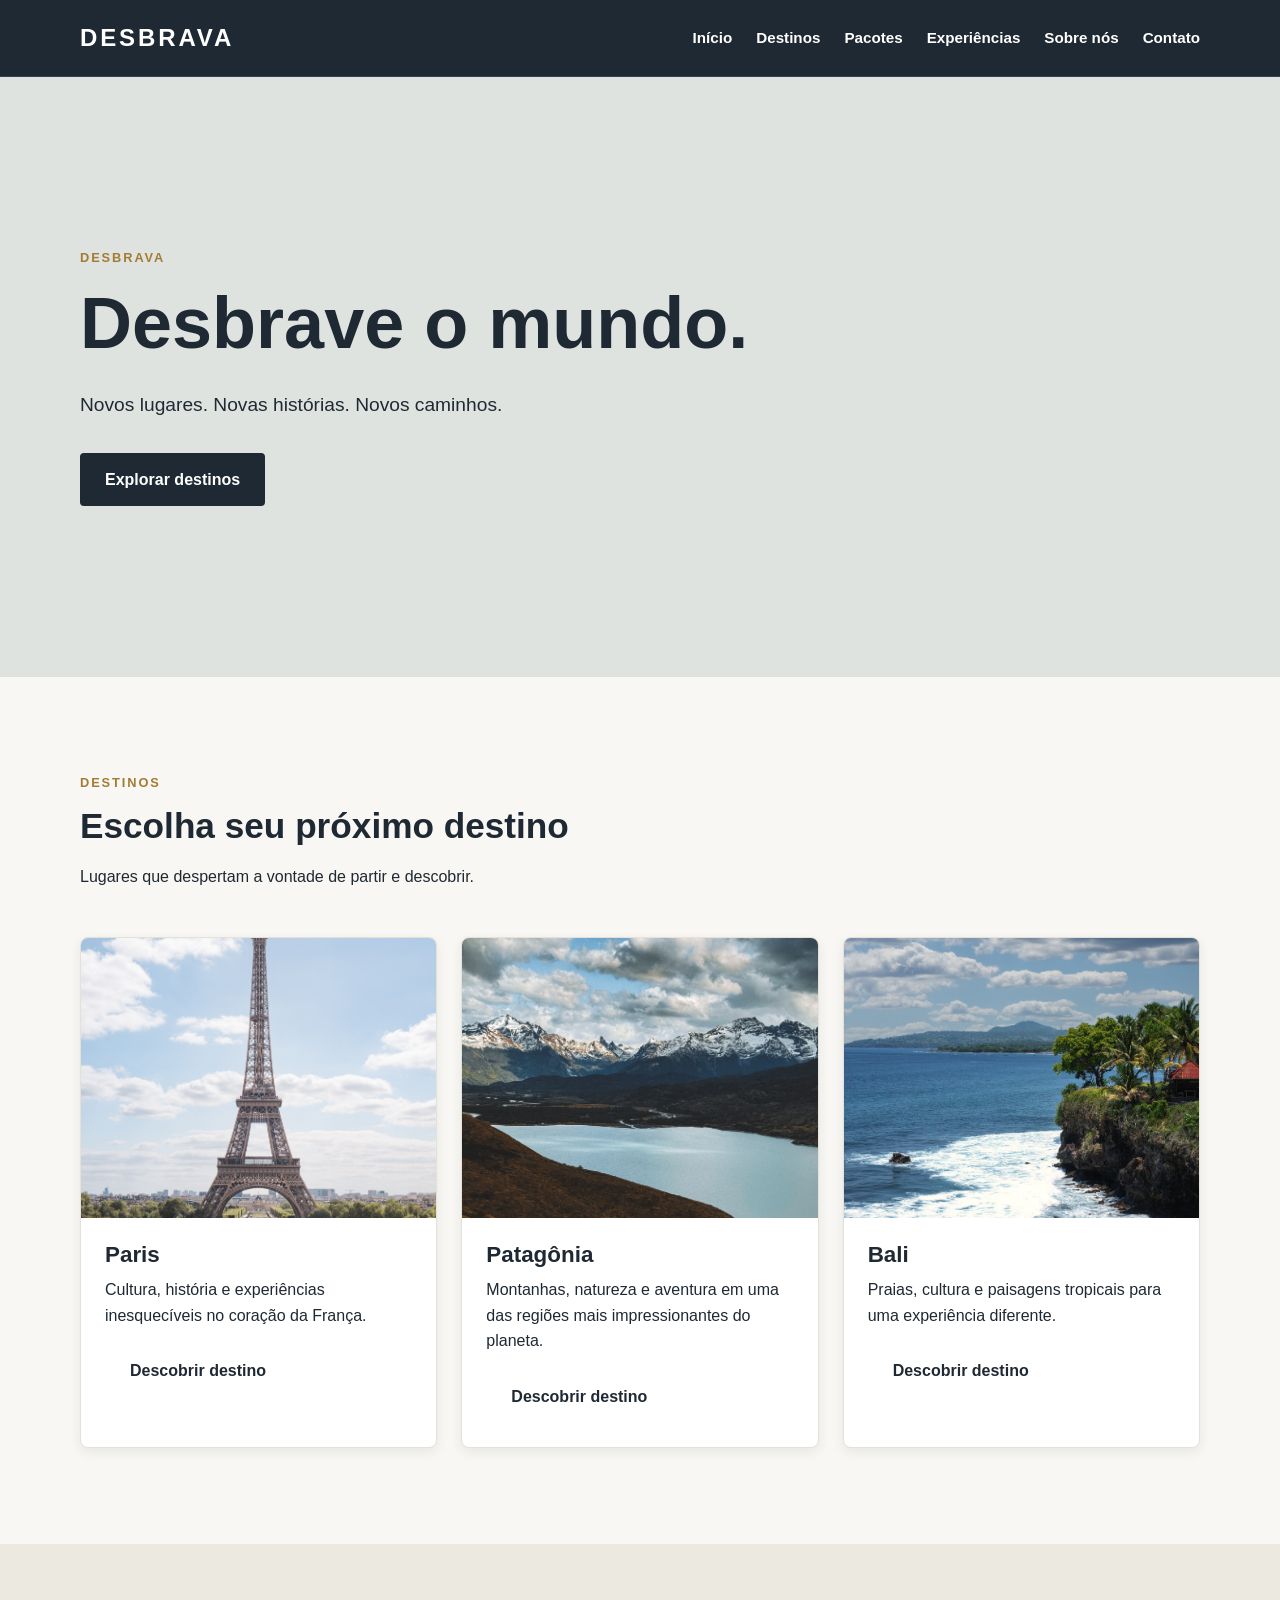
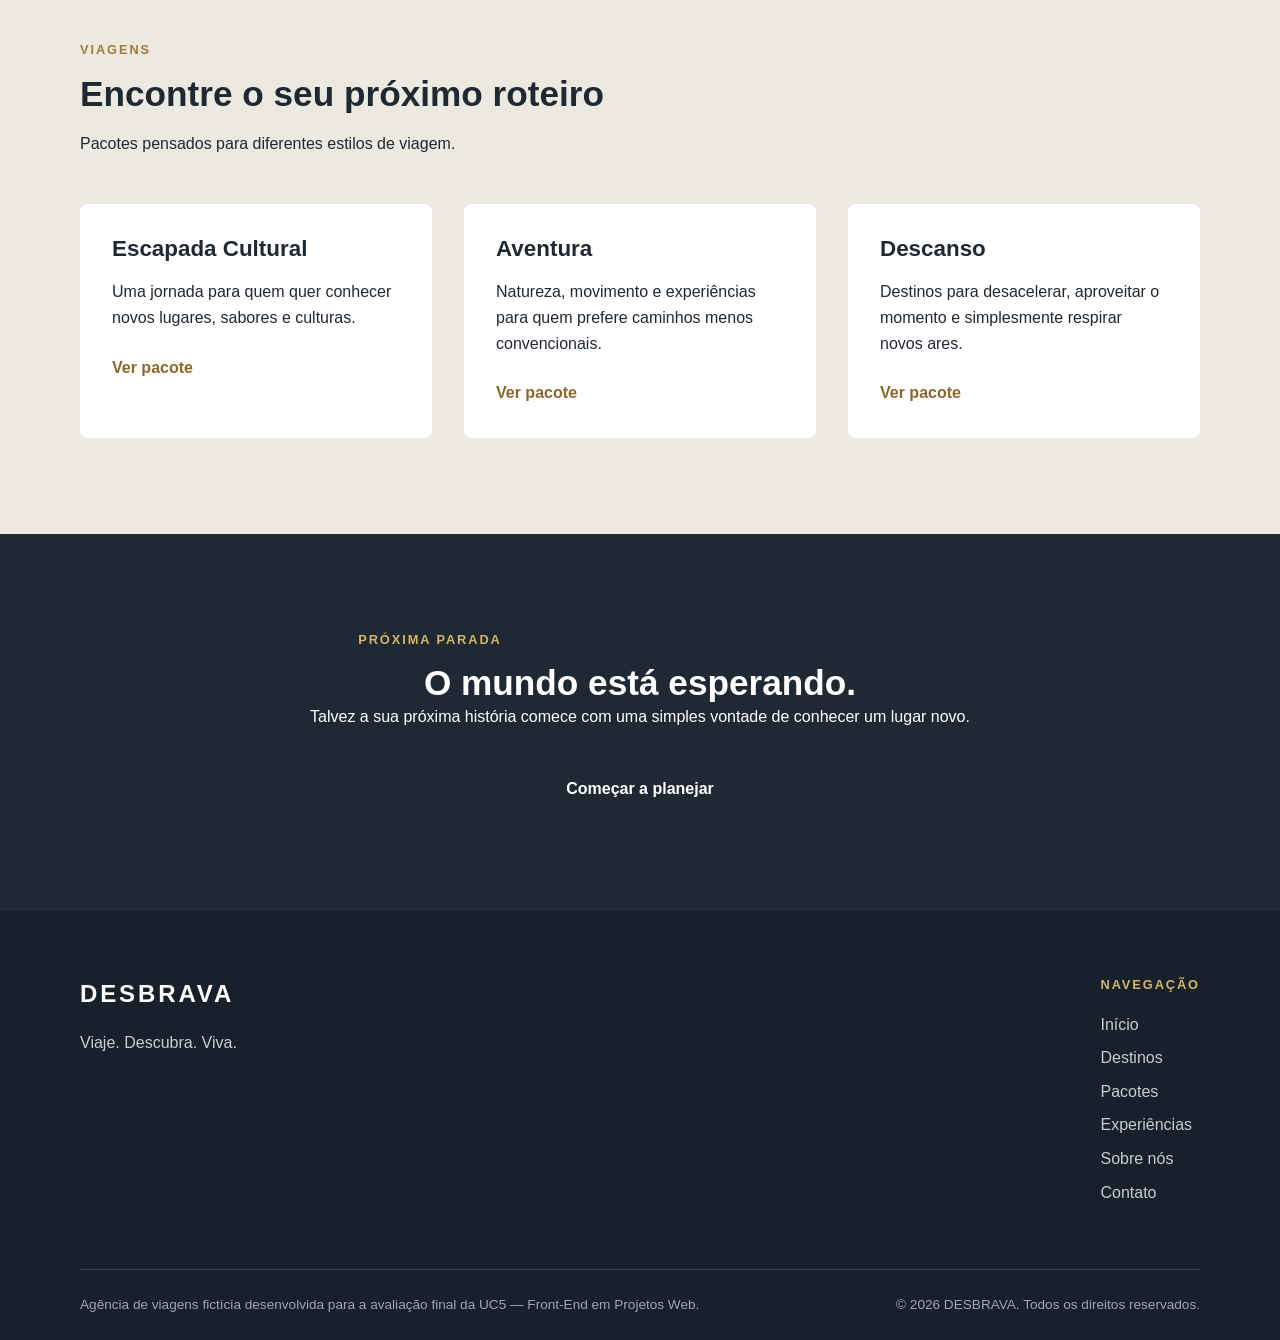
==== commit e11ed100: "Ajustado arquivo index.html para atender  a nova estilização." ====
--- a/index.html
+++ b/index.html
@@ -106,87 +106,102 @@
             </div>
 
 
-            <div class="destination-grid">
-
-                <!-- PARIS -->
-                <article class="destination-card">
-
-                    <img
-                        src="img/Paris.jpg"
-                        alt="Vista da Torre Eiffel em Paris">
-
-                    <div class="card-content">
-
-                        <h3>
-                            Paris
-                        </h3>
-
-                        <p>
-                            Cultura, história e experiências inesquecíveis
-                            no coração da França.
-                        </p>
-
-                        <a href="destinos.html">
-                            Descobrir destino
-                        </a>
-
-                    </div>
-
-                </article>
-
-
-                <!-- PATAGÔNIA -->
-                <article class="destination-card">
-
-                    <img
-                        src="img/Patagônia.jpg"
-                        alt="Paisagem montanhosa da Patagônia">
-
-                    <div class="card-content">
-
-                        <h3>
-                            Patagônia
-                        </h3>
-
-                        <p>
-                            Montanhas, natureza e aventura em uma das
-                            regiões mais impressionantes do planeta.
-                        </p>
-
-                        <a href="destinos.html">
-                            Descobrir destino
-                        </a>
-
-                    </div>
-
-                </article>
-
-
-                <!-- BALI -->
-                <article class="destination-card">
-
-                    <img
-                        src="img/Bali.jpg"
-                        alt="Paisagem tropical de Bali">
-
-                    <div class="card-content">
-
-                        <h3>
-                            Bali
-                        </h3>
-
-                        <p>
-                            Praias, cultura e paisagens tropicais para
-                            uma experiência diferente.
-                        </p>
-
-                        <a href="destinos.html">
-                            Descobrir destino
-                        </a>
-
-                    </div>
-
-                </article>
+           <div class="destination-grid">
+
+    <!-- PARIS -->
+    <article class="destination-card">
+
+        <div class="destination-image-wrapper">
+
+            <img
+                src="img/Paris.jpg"
+                alt="Vista da Torre Eiffel em Paris"
+                class="destination-image">
+
+        </div>
+
+        <div class="destination-content">
+
+            <h3>
+                Paris
+            </h3>
+
+            <p>
+                Cultura, história e experiências inesquecíveis
+                no coração da França.
+            </p>
+
+            <a href="destinos.html" class="btn">
+                Descobrir destino
+            </a>
+
+        </div>
+
+    </article>
+
+
+    <!-- PATAGÔNIA -->
+    <article class="destination-card">
+
+        <div class="destination-image-wrapper">
+
+            <img
+                src="img/Patagonia.jpg"
+                alt="Paisagem montanhosa da Patagônia"
+                class="destination-image">
+
+        </div>
+
+        <div class="destination-content">
+
+            <h3>
+                Patagônia
+            </h3>
+
+            <p>
+                Montanhas, natureza e aventura em uma das
+                regiões mais impressionantes do planeta.
+            </p>
+
+            <a href="destinos.html" class="btn">
+                Descobrir destino
+            </a>
+
+        </div>
+
+    </article>
+
+
+    <!-- BALI -->
+    <article class="destination-card">
+
+        <div class="destination-image-wrapper">
+
+            <img
+                src="img/Bali.jpg"
+                alt="Paisagem tropical de Bali"
+                class="destination-image">
+
+        </div>
+
+        <div class="destination-content">
+
+            <h3>
+                Bali
+            </h3>
+
+            <p>
+                Praias, cultura e paisagens tropicais para
+                uma experiência diferente.
+            </p>
+
+            <a href="destinos.html" class="btn">
+                Descobrir destino
+            </a>
+
+            </div>
+
+             </article>
 
             </div>
 
--- a/style.css
+++ b/style.css
@@ -603,4 +603,67 @@
         align-items: flex-start;
     }
 
+}
+
+/* ========================================
+   18. CARDS DE DESTINOS
+   ======================================== */
+
+.destination-grid {
+    display: grid;
+    grid-template-columns: repeat(3, 1fr);
+    gap: 1.5rem;
+}
+
+.destination-card {
+    background-color: #ffffff;
+    border: 1px solid #e5e1d8;
+    border-radius: 8px;
+    overflow: hidden;
+    box-shadow: 0 4px 12px rgba(31, 41, 51, 0.08);
+    transition: transform 0.3s ease, box-shadow 0.3s ease;
+}
+
+.destination-card:hover {
+    transform: translateY(-4px);
+    box-shadow: 0 8px 20px rgba(31, 41, 51, 0.12);
+}
+
+.destination-image {
+    width: 100%;
+    height: 220px;
+    object-fit: cover;
+    transition: transform 0.4s ease;
+}
+
+.destination-card:hover .destination-image {
+    transform: scale(1.05);
+}
+
+.destination-image-wrapper {
+    overflow: hidden;
+}
+
+.destination-content {
+    padding: 1.5rem;
+}
+
+.destination-content h3 {
+    margin-bottom: 0.5rem;
+}
+
+.destination-content p {
+    margin-bottom: 1rem;
+}
+
+@media (max-width: 768px) {
+
+    .destination-grid {
+        grid-template-columns: 1fr;
+    }
+
+    .destination-image {
+        height: 240px;
+    }
+
 }
